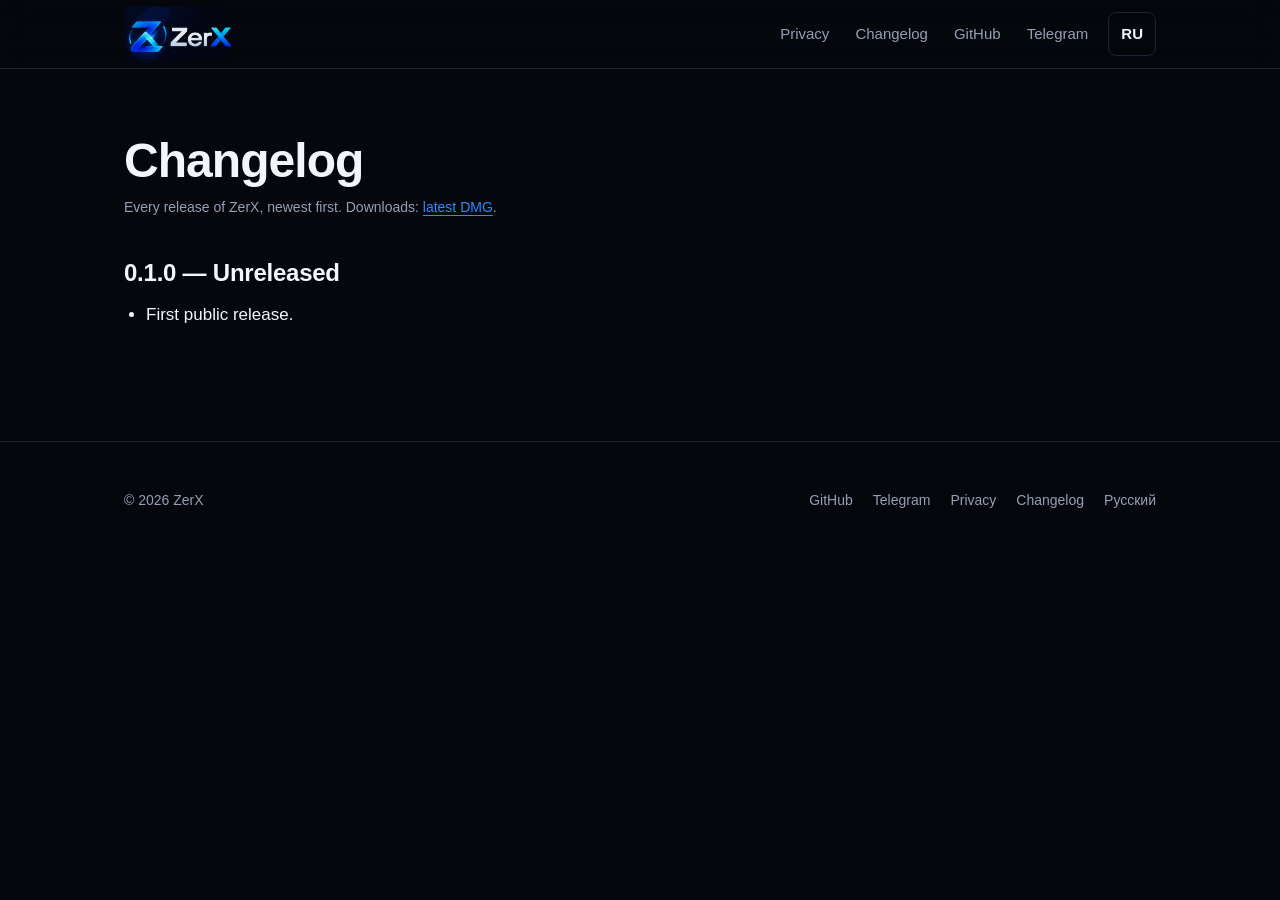
==== changelog/index.html @ 390e7503 "site: v1 skeleton per docs/TZ-site.md EN and RU home and privacy pages, changelog, download redirect" ====
<!DOCTYPE html>
<html lang="en">
<head>
<meta charset="utf-8">
<meta name="viewport" content="width=device-width, initial-scale=1">
<meta http-equiv="Content-Security-Policy" content="default-src 'self'; img-src 'self' data:; style-src 'self'; script-src 'self'; object-src 'none'; base-uri 'self'; form-action 'none'">
<title>Changelog — ZerX</title>
<meta name="description" content="Release notes for ZerX, the macOS disk cleaner that finds dev caches and hidden folders and deletes them to the Trash.">
<link rel="canonical" href="https://zerxapp.com/changelog/">
<meta property="og:type" content="website">
<meta property="og:site_name" content="ZerX">
<meta property="og:title" content="Changelog — ZerX">
<meta property="og:description" content="Release notes for ZerX, the macOS disk cleaner that finds dev caches and hidden folders and deletes them to the Trash.">
<meta property="og:url" content="https://zerxapp.com/changelog/">
<meta property="og:image" content="https://zerxapp.com/assets/og.png">
<meta property="og:image:width" content="1200">
<meta property="og:image:height" content="630">
<meta property="og:locale" content="en_US">
<meta name="twitter:card" content="summary_large_image">
<meta name="twitter:title" content="Changelog — ZerX">
<meta name="twitter:description" content="Release notes for ZerX, the macOS disk cleaner for developers.">
<meta name="twitter:image" content="https://zerxapp.com/assets/og.png">
<meta name="theme-color" content="#05070D">
<meta name="color-scheme" content="dark">
<link rel="icon" href="/favicon.ico" sizes="32x32">
<link rel="icon" type="image/png" sizes="32x32" href="/favicon-32.png">
<link rel="icon" type="image/png" sizes="16x16" href="/favicon-16.png">
<link rel="apple-touch-icon" href="/apple-touch-icon.png">
<link rel="stylesheet" href="/assets/style.css">
</head>
<body>
<a class="skip" href="#main">Skip to content</a>

<header class="site-header">
  <div class="container nav-wrap">
    <a class="brand" href="/" aria-label="ZerX home"><img src="/assets/logo.png" width="111" height="56" alt="ZerX"></a>
    <nav class="site-nav" aria-label="Site">
      <ul>
        <li><a href="/privacy/">Privacy</a></li>
        <li><a href="/changelog/" aria-current="page">Changelog</a></li>
        <li><a href="https://github.com/VPNsafe/zerx">GitHub</a></li>
        <li><a href="https://t.me/ZerXapp">Telegram</a></li>
        <li><a class="lang" href="/ru/" hreflang="ru" lang="ru">RU</a></li>
      </ul>
    </nav>
  </div>
</header>

<main id="main" class="page">
  <div class="container">
    <article class="prose">
      <h1>Changelog</h1>
      <p class="caption meta">Every release of ZerX, newest first. Downloads: <a href="/download/">latest DMG</a>.</p>

      <!-- deploy-agent: new versions go above this line as <h2>X.Y.Z — Month D, YYYY</h2> + <ul>. Keep the format. -->
      <h2>0.1.0 — Unreleased</h2>
      <ul>
        <li>First public release.</li>
      </ul>
    </article>
  </div>
</main>

<footer class="site-footer">
  <div class="container footer-wrap">
    <p>© 2026 ZerX</p>
    <nav aria-label="Footer">
      <ul>
        <li><a href="https://github.com/VPNsafe/zerx">GitHub</a></li>
        <li><a href="https://t.me/ZerXapp">Telegram</a></li>
        <li><a href="/privacy/">Privacy</a></li>
        <li><a href="/changelog/">Changelog</a></li>
        <li><a href="/ru/" hreflang="ru" lang="ru">Русский</a></li>
      </ul>
    </nav>
  </div>
</footer>
</body>
</html>
---- assets/style.css ----
/* ZerX website. Single stylesheet, no build step. Palette and sizes: docs/TZ-site.md §6. */

:root {
  --bg: #05070D;
  --surface: #0C111B;
  --border: #1B2433;
  --text: #F3F6FB;
  --muted: #94A0B4;
  --accent: #2B8CFF;
  --accent-2: #19D3FF;
  --gradient: linear-gradient(135deg, #2B8CFF 0%, #19D3FF 100%);
  --glow: 0 0 40px rgba(43, 140, 255, .35);
  --radius: 14px;
  --font: -apple-system, BlinkMacSystemFont, "SF Pro Text", "Segoe UI", Roboto, Helvetica, Arial, sans-serif;
  --mono: "SF Mono", Menlo, Consolas, monospace;
  --container: 1080px;
  --section: 96px;
  color-scheme: dark;
}

*, *::before, *::after { box-sizing: border-box; }

html {
  background: var(--bg);
  overflow-x: clip;
  -webkit-text-size-adjust: 100%;
  scroll-behavior: smooth;
}

body {
  margin: 0;
  background: var(--bg);
  color: var(--text);
  font: 400 17px/28px var(--font);
}

[hidden] { display: none !important; }

img { max-width: 100%; height: auto; display: block; }

a { color: var(--accent); text-decoration-thickness: 1px; text-underline-offset: 3px; }
a:hover { color: var(--accent-2); }

:focus-visible { outline: 2px solid var(--accent-2); outline-offset: 3px; }
:focus:not(:focus-visible) { outline: none; }

h1, h2, h3 { margin: 0; font-weight: 700; letter-spacing: -0.01em; text-wrap: balance; }
h1 { font-size: 48px; line-height: 56px; letter-spacing: -0.02em; }
h2 { font-size: 30px; line-height: 38px; }
h3 { font-size: 20px; line-height: 28px; font-weight: 600; }
p { margin: 0 0 16px; }
code { font-family: var(--mono); font-size: .94em; }
p code, li code, h2 code { background: var(--surface); border: 1px solid var(--border); border-radius: 6px; padding: 1px 6px; }

.container { max-width: var(--container); margin: 0 auto; padding: 0 24px; }
.muted { color: var(--muted); }
.caption { font-size: 14px; line-height: 20px; color: var(--muted); }
.grad {
  background: var(--gradient);
  -webkit-background-clip: text;
  background-clip: text;
  color: transparent;
}

/* Skip link and visually hidden helper */
.skip {
  position: absolute; left: 16px; top: -100px; z-index: 100;
  padding: 10px 16px; border-radius: 8px;
  background: var(--text); color: var(--bg); font-weight: 600; text-decoration: none;
}
.skip:focus { top: 16px; }
.vh {
  position: absolute; width: 1px; height: 1px; margin: -1px; padding: 0; border: 0;
  overflow: hidden; clip: rect(0 0 0 0); clip-path: inset(50%); white-space: nowrap;
}

/* Header */
.site-header {
  position: sticky; top: 0; z-index: 10;
  border-bottom: 1px solid var(--border);
  background: rgba(5, 7, 13, .86);
  -webkit-backdrop-filter: blur(14px);
  backdrop-filter: blur(14px);
}
.nav-wrap {
  display: flex; align-items: center; justify-content: space-between; gap: 8px 16px; flex-wrap: wrap;
  min-height: 68px; padding-top: 6px; padding-bottom: 6px;
}
.brand { display: inline-flex; align-items: center; min-height: 44px; }
.brand img { width: 111px; height: 56px; }
.site-nav ul { list-style: none; margin: 0; padding: 0; display: flex; flex-wrap: wrap; gap: 0 2px; }
.site-nav a {
  display: inline-flex; align-items: center; min-height: 44px; padding: 0 12px;
  border-radius: 8px; color: var(--muted); font-size: 15px; text-decoration: none;
}
.site-nav a:hover { color: var(--text); }
.site-nav .lang { margin-left: 6px; border: 1px solid var(--border); color: var(--text); font-weight: 600; }
.site-nav .lang:hover { border-color: var(--accent); }

/* Buttons */
.btn {
  display: inline-flex; align-items: center; justify-content: center; gap: 8px;
  min-height: 48px; padding: 0 24px; border-radius: var(--radius); border: 1px solid transparent;
  font: 600 17px/24px var(--font); text-decoration: none; white-space: nowrap;
  transition: box-shadow .2s ease, transform .2s ease, border-color .2s ease;
}
.btn-primary { background: var(--gradient); color: #fff; }
.btn-primary:hover { color: #fff; box-shadow: var(--glow); transform: translateY(-1px); }
.btn-secondary { background: var(--surface); border-color: var(--border); color: var(--text); }
.btn-secondary:hover { color: var(--text); border-color: var(--accent); }

/* Code block with optional Copy button (button appears only when JS is running) */
.code {
  display: flex; align-items: stretch; min-width: 0; max-width: 100%;
  background: var(--surface); border: 1px solid var(--border); border-radius: var(--radius); overflow: hidden;
}
.code pre {
  flex: 1 1 auto; min-width: 0; margin: 0; padding: 11px 16px;
  overflow-x: auto; white-space: pre; font: 15px/24px var(--mono);
}
.code code { font: inherit; }
.copy { display: none; }
.js .copy {
  display: inline-flex; align-items: center; flex: 0 0 auto; min-width: 44px; padding: 0 14px;
  border: 0; border-left: 1px solid var(--border); background: transparent;
  color: var(--muted); font: 600 14px/20px var(--font); cursor: pointer;
}
.copy:hover { color: var(--text); background: rgba(43, 140, 255, .12); }
.copy.is-done { color: var(--accent-2); }

/* Hero */
.hero { position: relative; overflow: hidden; padding: 72px 0 64px; }
.hero-grid { display: grid; grid-template-columns: minmax(0, 1fr); gap: 40px; align-items: center; }
.hero-copy { min-width: 0; }
.hero h1 { margin-bottom: 20px; }
.hero .sub { font-size: 19px; line-height: 30px; color: var(--muted); max-width: 580px; margin-bottom: 32px; }
.hero-cta { display: flex; flex-wrap: wrap; gap: 12px; align-items: center; }
.hero-cta .code { flex: 0 1 auto; }
.hero-note { margin: 18px 0 0; }
.hero-art { position: relative; display: flex; justify-content: center; order: -1; }
.hero-art::before {
  content: ""; position: absolute; left: 50%; top: 50%; width: 460px; height: 460px;
  transform: translate(-50%, -50%);
  background: radial-gradient(circle, rgba(43, 140, 255, .38) 0%, rgba(25, 211, 255, .12) 42%, rgba(5, 7, 13, 0) 70%);
  pointer-events: none;
  animation: pulse 7s ease-in-out infinite;
}
.hero-art img {
  position: relative; width: 160px; height: 160px;
  filter: drop-shadow(0 0 40px rgba(43, 140, 255, .45));
}
@keyframes pulse {
  0%, 100% { opacity: .75; transform: translate(-50%, -50%) scale(1); }
  50% { opacity: 1; transform: translate(-50%, -50%) scale(1.08); }
}
#screenshot { margin: 56px 0 0; }
#screenshot img { border: 1px solid var(--border); border-radius: var(--radius); box-shadow: var(--glow); }
#screenshot figcaption { margin-top: 12px; }

/* Sections */
.section { padding: var(--section) 0; border-top: 1px solid var(--border); }
.section > .container > h2 { margin-bottom: 40px; max-width: 760px; }

.cards, .steps, .layers { list-style: none; margin: 0; padding: 0; display: grid; gap: 20px; grid-template-columns: minmax(0, 1fr); }
.cards > li, .steps > li, .layers > li { min-width: 0; }

.card { background: var(--surface); border: 1px solid var(--border); border-radius: var(--radius); padding: 28px; }
.card svg { display: block; width: 28px; height: 28px; margin-bottom: 18px; color: var(--accent-2); }
.card h3 { margin-bottom: 8px; }
.card p { margin: 0; color: var(--muted); }

.steps { counter-reset: step; gap: 28px 24px; }
.steps > li { counter-increment: step; }
.steps > li::before {
  content: counter(step);
  display: inline-flex; align-items: center; justify-content: center;
  width: 40px; height: 40px; border-radius: 50%;
  background: var(--gradient); color: var(--bg); font-weight: 700; font-size: 18px;
}
.steps h3 { margin: 14px 0 8px; }
.steps p { margin: 0; color: var(--muted); }

.layers > li { position: relative; padding-left: 22px; }
.layers > li::before {
  content: ""; position: absolute; left: 0; top: 4px; bottom: 4px; width: 3px; border-radius: 2px;
  background: var(--gradient);
}
.layers h3 { margin-bottom: 8px; }
.layers p { margin: 0; color: var(--muted); }

.install-grid { display: grid; grid-template-columns: minmax(0, 1fr); gap: 32px; align-items: start; }
.install-grid p { max-width: 620px; }
.install-grid .code { max-width: 520px; }
.install-grid .more { margin-top: 20px; }

/* FAQ */
.faq { border-top: 1px solid var(--border); max-width: 820px; }
.faq details { border-bottom: 1px solid var(--border); }
.faq summary {
  display: flex; justify-content: space-between; align-items: center; gap: 16px;
  min-height: 44px; padding: 18px 0; cursor: pointer; list-style: none;
  font-weight: 600; font-size: 18px; line-height: 28px;
}
.faq summary::-webkit-details-marker { display: none; }
.faq summary::after {
  content: "+"; flex: 0 0 auto; display: inline-flex; align-items: center; justify-content: center;
  width: 28px; height: 28px; border-radius: 50%; border: 1px solid var(--border);
  color: var(--muted); font-weight: 400; font-size: 20px; line-height: 1;
  transition: transform .2s ease;
}
.faq details[open] summary::after { transform: rotate(45deg); }
.faq details p { margin: 0 0 22px; color: var(--muted); max-width: 720px; }

/* Text pages: privacy, changelog */
.page { padding: 64px 0 var(--section); }
.prose { max-width: 720px; }
.prose h1 { margin-bottom: 8px; }
.prose .meta { margin-bottom: 40px; }
.prose h2 { font-size: 24px; line-height: 32px; margin: 40px 0 12px; }
.prose ul { padding-left: 22px; margin: 0 0 16px; }
.prose li { margin-bottom: 6px; }

/* Centered pages: 404, download */
.center { padding: 120px 0; text-align: center; }
.center h1 { margin-bottom: 16px; }
.center p { color: var(--muted); max-width: 520px; margin: 0 auto 16px; }
.center .actions { display: flex; flex-wrap: wrap; justify-content: center; gap: 12px; margin-top: 28px; }

/* Footer */
.site-footer { border-top: 1px solid var(--border); padding: 36px 0; color: var(--muted); font-size: 14px; line-height: 20px; }
.footer-wrap { display: flex; flex-wrap: wrap; justify-content: space-between; align-items: center; gap: 12px 24px; }
.site-footer p { margin: 0; }
.site-footer ul { list-style: none; margin: 0 -8px; padding: 0; display: flex; flex-wrap: wrap; gap: 0 4px; }
.site-footer a { display: inline-flex; align-items: center; min-height: 44px; padding: 0 8px; color: var(--muted); text-decoration: none; }
.site-footer a:hover { color: var(--text); }

/* Responsive */
@media (max-width: 767px) {
  :root { --section: 56px; }
  h1 { font-size: 34px; line-height: 40px; }
  h2 { font-size: 26px; line-height: 34px; }
  .hero { padding: 40px 0 48px; }
  .hero .sub { font-size: 17px; line-height: 28px; }
  .hero-cta .btn, .hero-cta .code { width: 100%; }
  .hero-art::before { width: 340px; height: 340px; }
}
@media (max-width: 599px) {
  .site-nav { width: 100%; }
  .site-nav ul { margin-left: -12px; }
}
@media (min-width: 768px) {
  .hero { padding: var(--section) 0 80px; }
  .hero-grid { grid-template-columns: minmax(0, 1.25fr) minmax(0, 1fr); gap: 48px; }
  .hero-art { order: 0; }
  .hero-art img { width: 320px; height: 320px; }
  .cards { grid-template-columns: repeat(2, minmax(0, 1fr)); }
  .steps { grid-template-columns: repeat(2, minmax(0, 1fr)); }
  .layers { grid-template-columns: repeat(3, minmax(0, 1fr)); gap: 32px; }
  .install-grid { grid-template-columns: minmax(0, 1.2fr) minmax(0, 1fr); gap: 48px; }
}
@media (min-width: 1080px) {
  .steps { grid-template-columns: repeat(4, minmax(0, 1fr)); }
}
@media (prefers-reduced-motion: reduce) {
  html { scroll-behavior: auto; }
  .hero-art::before { animation: none; }
  .btn, .faq summary::after, .copy { transition: none; }
  .btn-primary:hover { transform: none; }
}
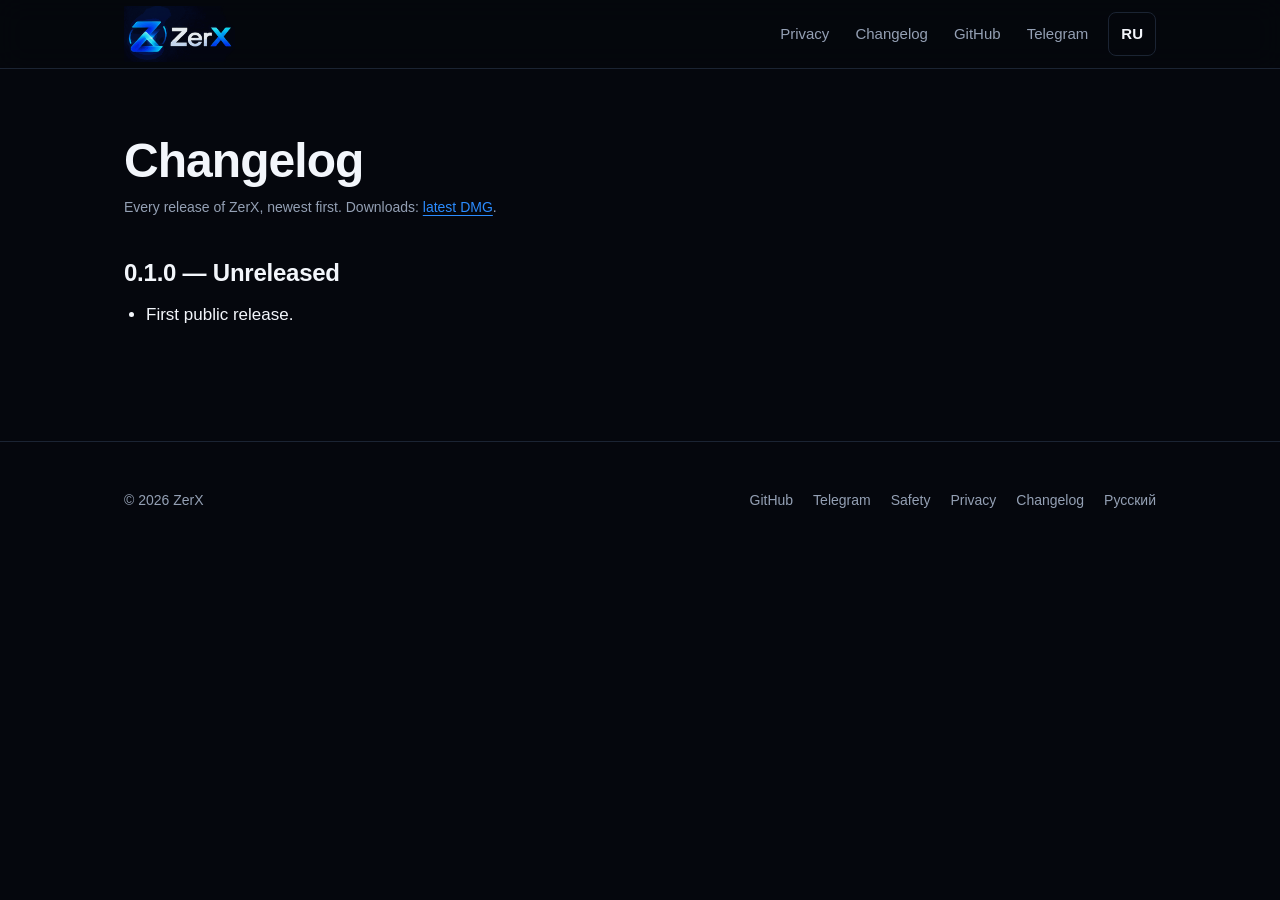
==== commit 870c1f55: "site: closed-source links, Safety page, FAQ and privacy per TZ-site 1.2 All GitHub links point at VP" ====
--- a/changelog/index.html
+++ b/changelog/index.html
@@ -38,7 +38,7 @@
       <ul>
         <li><a href="/privacy/">Privacy</a></li>
         <li><a href="/changelog/" aria-current="page">Changelog</a></li>
-        <li><a href="https://github.com/VPNsafe/zerx">GitHub</a></li>
+        <li><a href="https://github.com/VPNsafe/zerx-releases">GitHub</a></li>
         <li><a href="https://t.me/ZerXapp">Telegram</a></li>
         <li><a class="lang" href="/ru/" hreflang="ru" lang="ru">RU</a></li>
       </ul>
@@ -66,8 +66,9 @@
     <p>© 2026 ZerX</p>
     <nav aria-label="Footer">
       <ul>
-        <li><a href="https://github.com/VPNsafe/zerx">GitHub</a></li>
+        <li><a href="https://github.com/VPNsafe/zerx-releases">GitHub</a></li>
         <li><a href="https://t.me/ZerXapp">Telegram</a></li>
+        <li><a href="/safety/">Safety</a></li>
         <li><a href="/privacy/">Privacy</a></li>
         <li><a href="/changelog/">Changelog</a></li>
         <li><a href="/ru/" hreflang="ru" lang="ru">Русский</a></li>
--- a/assets/style.css
+++ b/assets/style.css
@@ -104,8 +104,8 @@
   font: 600 17px/24px var(--font); text-decoration: none; white-space: nowrap;
   transition: box-shadow .2s ease, transform .2s ease, border-color .2s ease;
 }
-.btn-primary { background: var(--gradient); color: #fff; }
-.btn-primary:hover { color: #fff; box-shadow: var(--glow); transform: translateY(-1px); }
+.btn-primary { background: var(--gradient); color: var(--bg); }
+.btn-primary:hover { color: var(--bg); box-shadow: var(--glow); transform: translateY(-1px); }
 .btn-secondary { background: var(--surface); border-color: var(--border); color: var(--text); }
 .btn-secondary:hover { color: var(--text); border-color: var(--accent); }
 
@@ -224,7 +224,7 @@
 .center { padding: 120px 0; text-align: center; }
 .center h1 { margin-bottom: 16px; }
 .center p { color: var(--muted); max-width: 520px; margin: 0 auto 16px; }
-.center .actions { display: flex; flex-wrap: wrap; justify-content: center; gap: 12px; margin-top: 28px; }
+.center .actions { display: flex; flex-wrap: wrap; justify-content: center; gap: 12px; margin: 28px 0; }
 
 /* Footer */
 .site-footer { border-top: 1px solid var(--border); padding: 36px 0; color: var(--muted); font-size: 14px; line-height: 20px; }
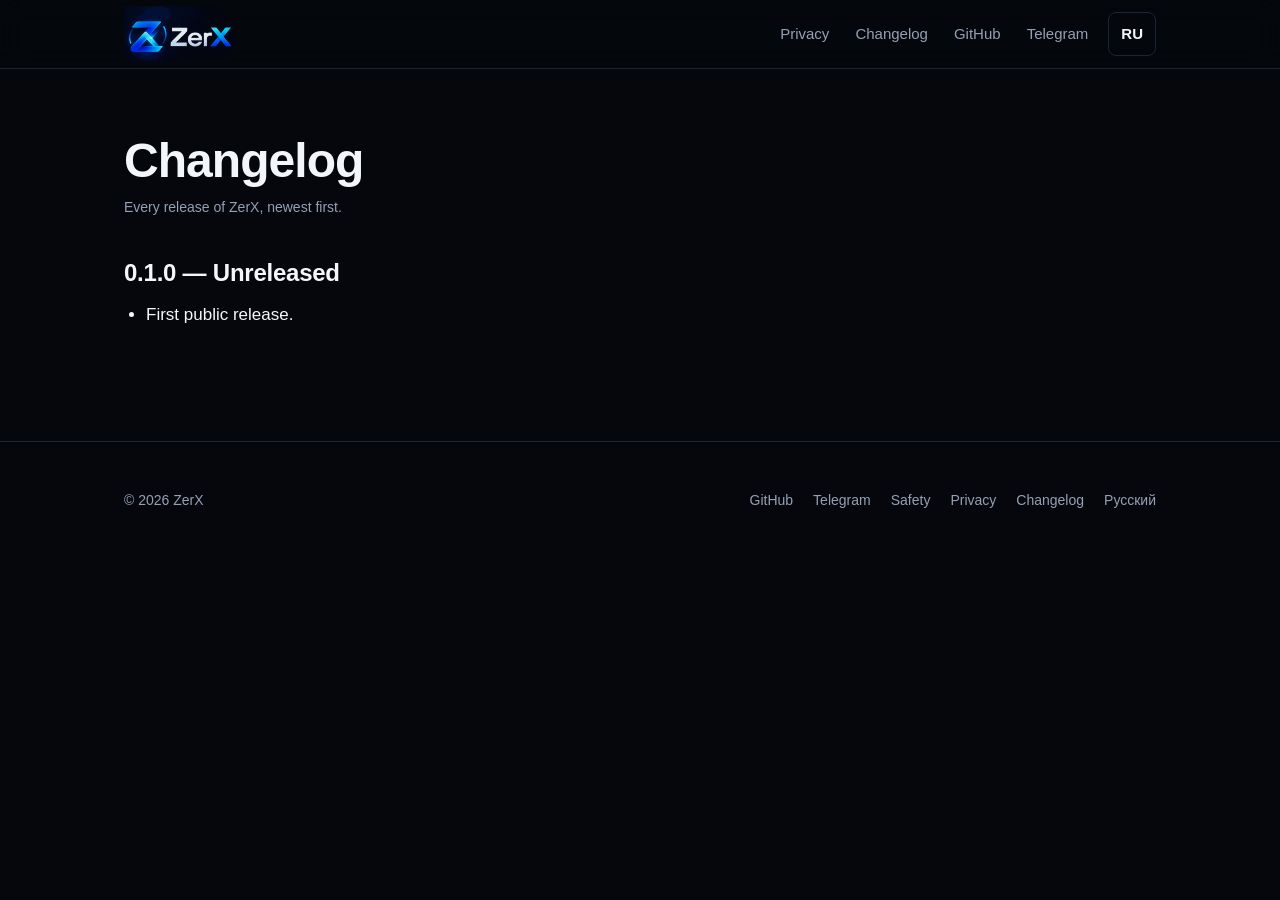
==== commit aa5032a7: "site: App Store first, pre-launch (TZ-site 1.3) Hero points at the Telegram channel with "Coming to " ====
--- a/changelog/index.html
+++ b/changelog/index.html
@@ -50,7 +50,7 @@
   <div class="container">
     <article class="prose">
       <h1>Changelog</h1>
-      <p class="caption meta">Every release of ZerX, newest first. Downloads: <a href="/download/">latest DMG</a>.</p>
+      <p class="caption meta">Every release of ZerX, newest first.</p>
 
       <!-- deploy-agent: new versions go above this line as <h2>X.Y.Z — Month D, YYYY</h2> + <ul>. Keep the format. -->
       <h2>0.1.0 — Unreleased</h2>
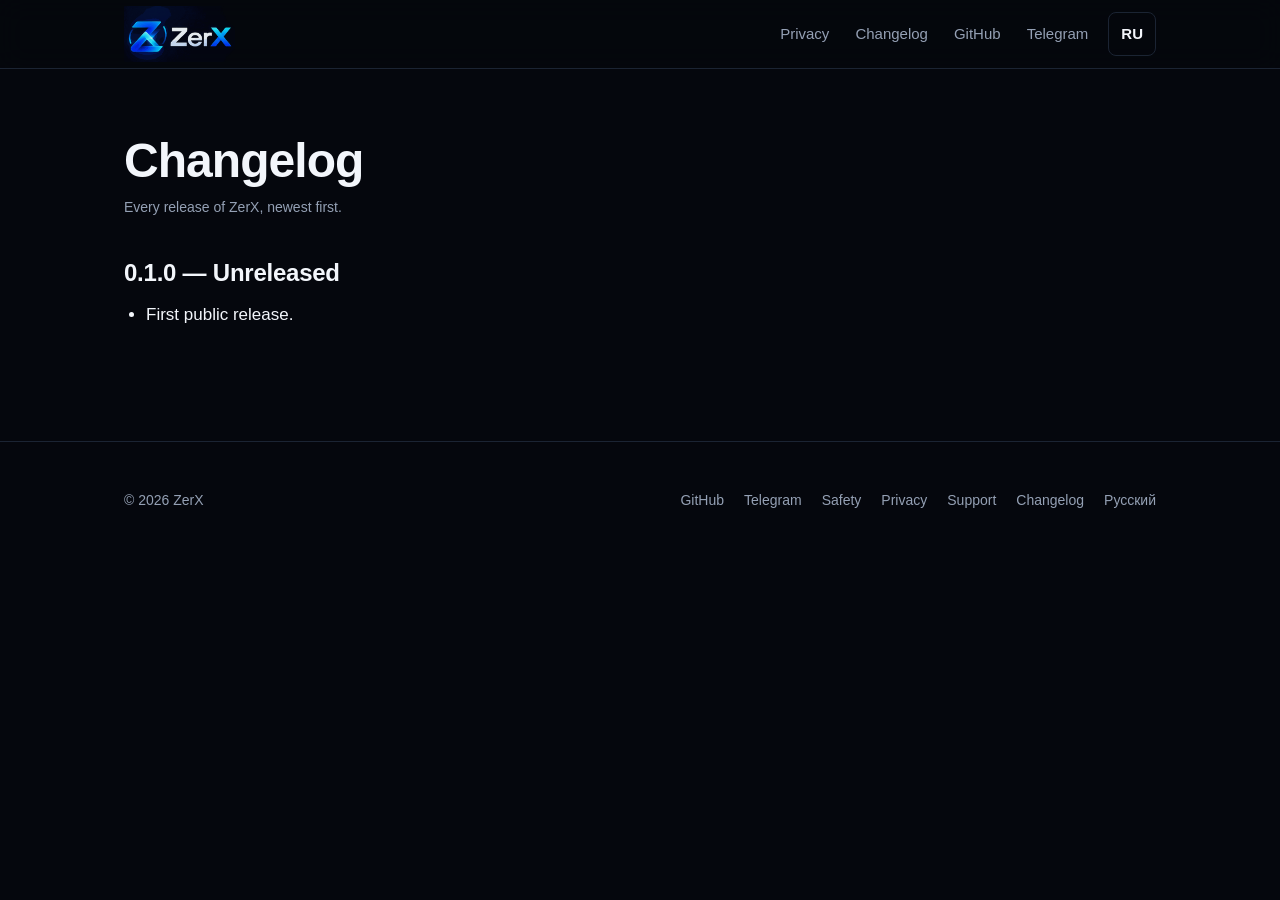
==== commit 3b07fbe2: "site: clarify privacy and deletion behavior, add support pages" ====
--- a/changelog/index.html
+++ b/changelog/index.html
@@ -70,6 +70,7 @@
         <li><a href="https://t.me/ZerXapp">Telegram</a></li>
         <li><a href="/safety/">Safety</a></li>
         <li><a href="/privacy/">Privacy</a></li>
+        <li><a href="/support/">Support</a></li>
         <li><a href="/changelog/">Changelog</a></li>
         <li><a href="/ru/" hreflang="ru" lang="ru">Русский</a></li>
       </ul>
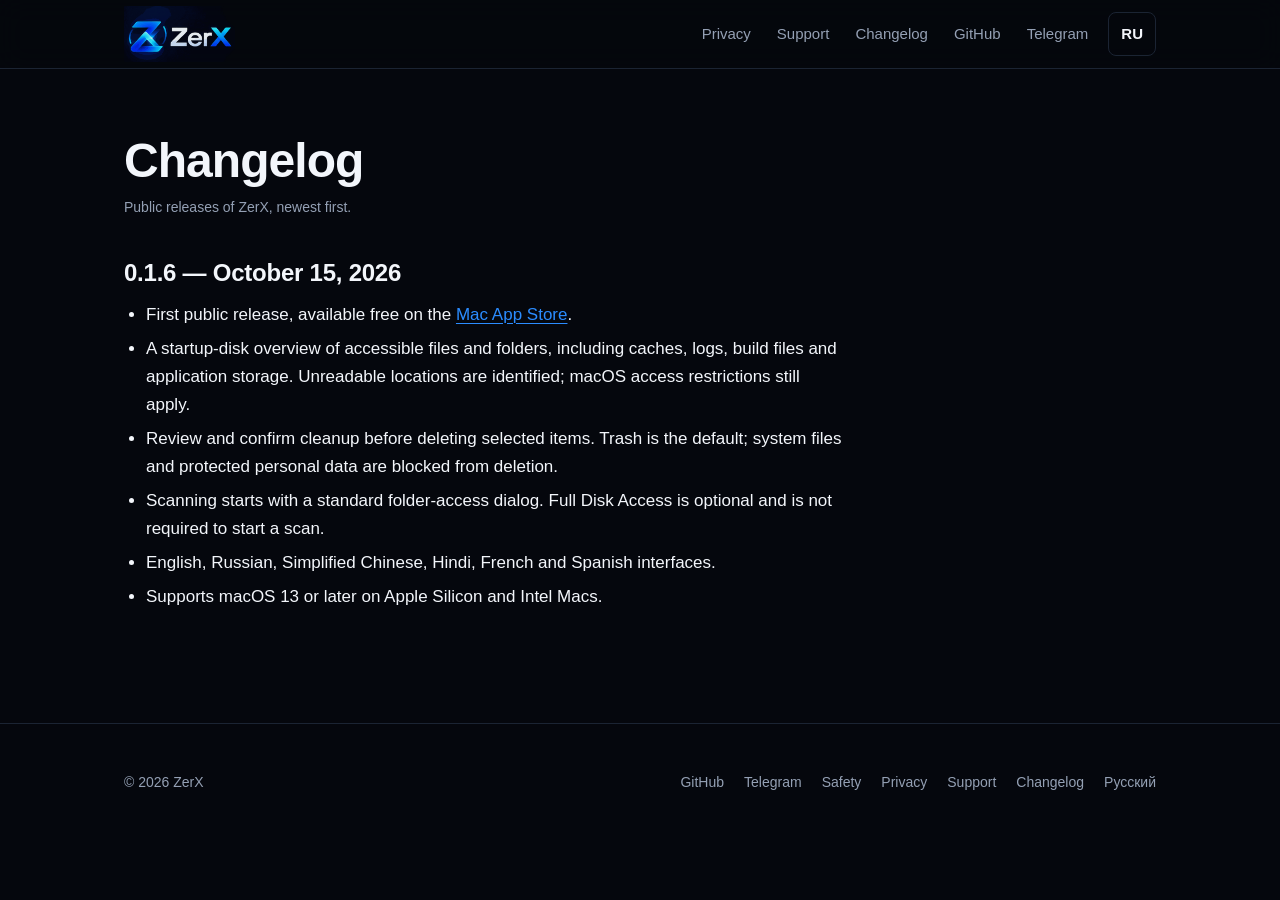
==== commit ce19c4fc: "site: reflect public App Store release and access limits" ====
--- a/changelog/index.html
+++ b/changelog/index.html
@@ -5,21 +5,21 @@
 <meta name="viewport" content="width=device-width, initial-scale=1">
 <meta http-equiv="Content-Security-Policy" content="default-src 'self'; img-src 'self' data:; style-src 'self'; script-src 'self'; object-src 'none'; base-uri 'self'; form-action 'none'">
 <title>Changelog — ZerX</title>
-<meta name="description" content="Release notes for ZerX, the macOS disk cleaner that finds dev caches and hidden folders and deletes them to the Trash.">
+<meta name="description" content="Release notes for ZerX, the Mac disk analyzer and cleaner.">
 <link rel="canonical" href="https://zerxapp.com/changelog/">
 <meta property="og:type" content="website">
 <meta property="og:site_name" content="ZerX">
 <meta property="og:title" content="Changelog — ZerX">
-<meta property="og:description" content="Release notes for ZerX, the macOS disk cleaner that finds dev caches and hidden folders and deletes them to the Trash.">
+<meta property="og:description" content="Release notes for ZerX, the Mac disk analyzer and cleaner.">
 <meta property="og:url" content="https://zerxapp.com/changelog/">
-<meta property="og:image" content="https://zerxapp.com/assets/og.png">
-<meta property="og:image:width" content="1200">
-<meta property="og:image:height" content="630">
+<meta property="og:image" content="https://zerxapp.com/assets/icon-1024.png">
+<meta property="og:image:width" content="1024">
+<meta property="og:image:height" content="1024">
 <meta property="og:locale" content="en_US">
 <meta name="twitter:card" content="summary_large_image">
 <meta name="twitter:title" content="Changelog — ZerX">
-<meta name="twitter:description" content="Release notes for ZerX, the macOS disk cleaner for developers.">
-<meta name="twitter:image" content="https://zerxapp.com/assets/og.png">
+<meta name="twitter:description" content="Release notes for ZerX, the Mac disk analyzer and cleaner.">
+<meta name="twitter:image" content="https://zerxapp.com/assets/icon-1024.png">
 <meta name="theme-color" content="#05070D">
 <meta name="color-scheme" content="dark">
 <link rel="icon" href="/favicon.ico" sizes="32x32">
@@ -37,6 +37,7 @@
     <nav class="site-nav" aria-label="Site">
       <ul>
         <li><a href="/privacy/">Privacy</a></li>
+        <li><a href="/support/">Support</a></li>
         <li><a href="/changelog/" aria-current="page">Changelog</a></li>
         <li><a href="https://github.com/VPNsafe/zerx-releases">GitHub</a></li>
         <li><a href="https://t.me/ZerXapp">Telegram</a></li>
@@ -50,12 +51,17 @@
   <div class="container">
     <article class="prose">
       <h1>Changelog</h1>
-      <p class="caption meta">Every release of ZerX, newest first.</p>
+      <p class="caption meta">Public releases of ZerX, newest first.</p>
 
       <!-- deploy-agent: new versions go above this line as <h2>X.Y.Z — Month D, YYYY</h2> + <ul>. Keep the format. -->
-      <h2>0.1.0 — Unreleased</h2>
+      <h2>0.1.6 — October 15, 2026</h2>
       <ul>
-        <li>First public release.</li>
+        <li>First public release, available free on the <a href="https://apps.apple.com/app/id6817715716">Mac App Store</a>.</li>
+        <li>A startup-disk overview of accessible files and folders, including caches, logs, build files and application storage. Unreadable locations are identified; macOS access restrictions still apply.</li>
+        <li>Review and confirm cleanup before deleting selected items. Trash is the default; system files and protected personal data are blocked from deletion.</li>
+        <li>Scanning starts with a standard folder-access dialog. Full Disk Access is optional and is not required to start a scan.</li>
+        <li>English, Russian, Simplified Chinese, Hindi, French and Spanish interfaces.</li>
+        <li>Supports macOS 13 or later on Apple Silicon and Intel Macs.</li>
       </ul>
     </article>
   </div>
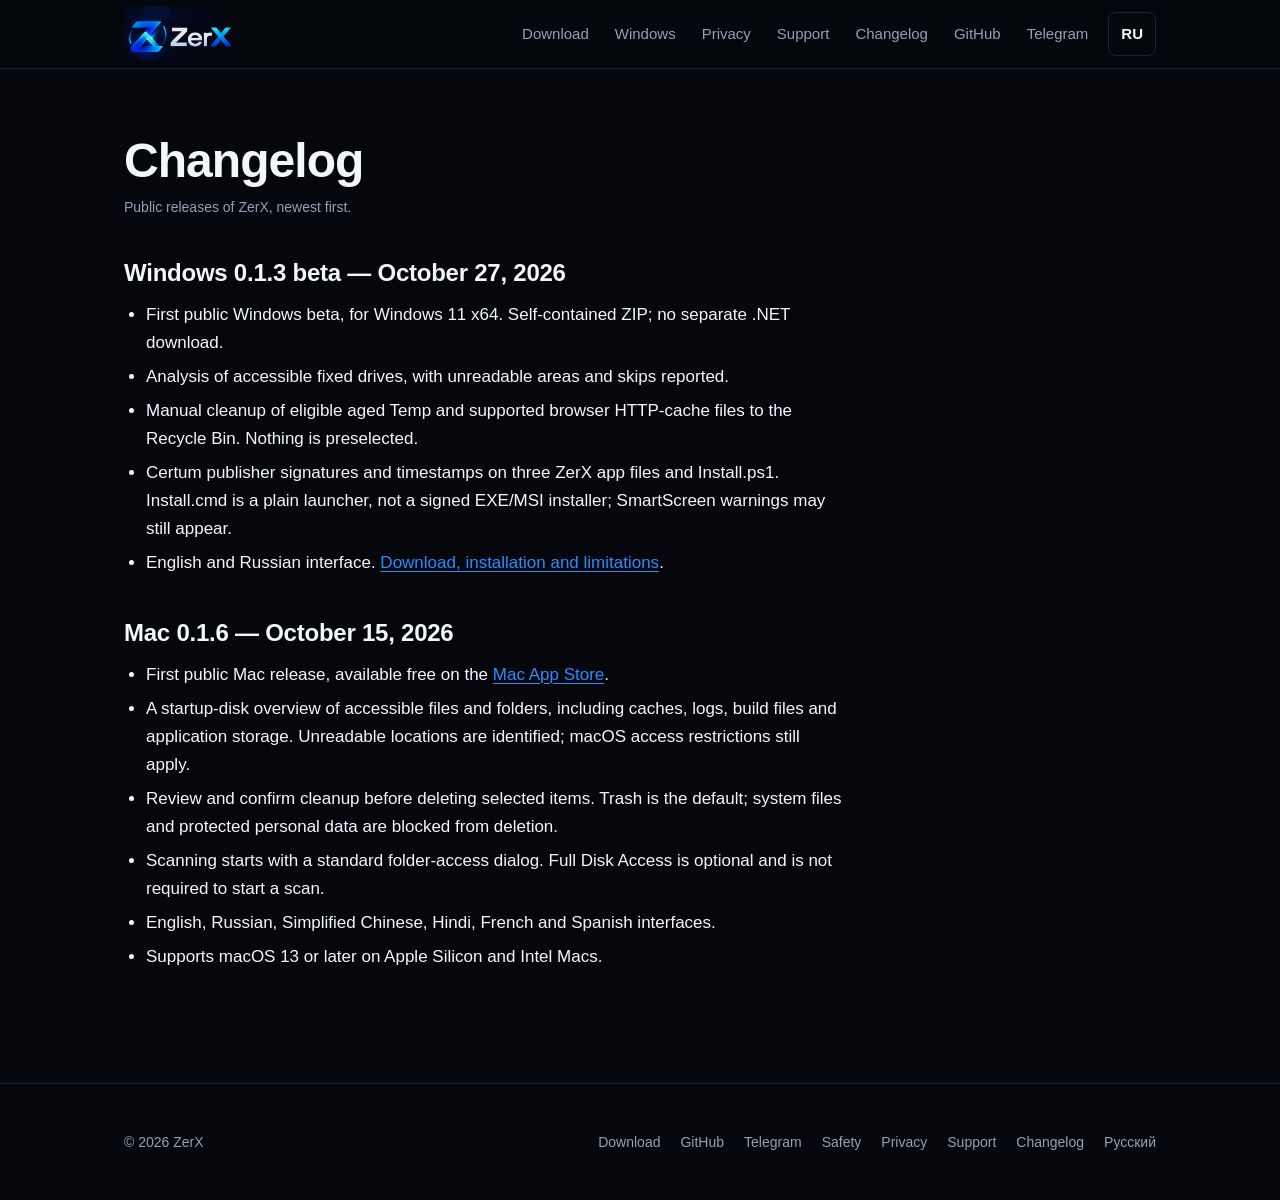
==== commit 371bb83e: "feat(site): publish signed Windows 0.1.3 beta" ====
--- a/changelog/index.html
+++ b/changelog/index.html
@@ -5,12 +5,15 @@
 <meta name="viewport" content="width=device-width, initial-scale=1">
 <meta http-equiv="Content-Security-Policy" content="default-src 'self'; img-src 'self' data:; style-src 'self'; script-src 'self'; object-src 'none'; base-uri 'self'; form-action 'none'">
 <title>Changelog — ZerX</title>
-<meta name="description" content="Release notes for ZerX, the Mac disk analyzer and cleaner.">
+<meta name="description" content="Release notes for ZerX, the Mac and Windows disk analyzer.">
 <link rel="canonical" href="https://zerxapp.com/changelog/">
+<link rel="alternate" hreflang="en" href="https://zerxapp.com/changelog/">
+<link rel="alternate" hreflang="ru" href="https://zerxapp.com/ru/changelog/">
+<link rel="alternate" hreflang="x-default" href="https://zerxapp.com/changelog/">
 <meta property="og:type" content="website">
 <meta property="og:site_name" content="ZerX">
 <meta property="og:title" content="Changelog — ZerX">
-<meta property="og:description" content="Release notes for ZerX, the Mac disk analyzer and cleaner.">
+<meta property="og:description" content="Release notes for ZerX, the Mac and Windows disk analyzer.">
 <meta property="og:url" content="https://zerxapp.com/changelog/">
 <meta property="og:image" content="https://zerxapp.com/assets/icon-1024.png">
 <meta property="og:image:width" content="1024">
@@ -18,7 +21,7 @@
 <meta property="og:locale" content="en_US">
 <meta name="twitter:card" content="summary_large_image">
 <meta name="twitter:title" content="Changelog — ZerX">
-<meta name="twitter:description" content="Release notes for ZerX, the Mac disk analyzer and cleaner.">
+<meta name="twitter:description" content="Release notes for ZerX, the Mac and Windows disk analyzer.">
 <meta name="twitter:image" content="https://zerxapp.com/assets/icon-1024.png">
 <meta name="theme-color" content="#05070D">
 <meta name="color-scheme" content="dark">
@@ -36,12 +39,14 @@
     <a class="brand" href="/" aria-label="ZerX home"><img src="/assets/logo.png" width="111" height="56" alt="ZerX"></a>
     <nav class="site-nav" aria-label="Site">
       <ul>
+        <li><a href="/download/">Download</a></li>
+        <li><a href="/windows/">Windows</a></li>
         <li><a href="/privacy/">Privacy</a></li>
         <li><a href="/support/">Support</a></li>
         <li><a href="/changelog/" aria-current="page">Changelog</a></li>
         <li><a href="https://github.com/VPNsafe/zerx-releases">GitHub</a></li>
         <li><a href="https://t.me/ZerXapp">Telegram</a></li>
-        <li><a class="lang" href="/ru/" hreflang="ru" lang="ru">RU</a></li>
+        <li><a class="lang" href="/ru/changelog/" hreflang="ru" lang="ru">RU</a></li>
       </ul>
     </nav>
   </div>
@@ -54,9 +59,10 @@
       <p class="caption meta">Public releases of ZerX, newest first.</p>
 
       <!-- deploy-agent: new versions go above this line as <h2>X.Y.Z — Month D, YYYY</h2> + <ul>. Keep the format. -->
-      <h2>0.1.6 — October 15, 2026</h2>
+      <h2>Windows 0.1.3 beta — October 27, 2026</h2><ul><li>First public Windows beta, for Windows 11 x64. Self-contained ZIP; no separate .NET download.</li><li>Analysis of accessible fixed drives, with unreadable areas and skips reported.</li><li>Manual cleanup of eligible aged Temp and supported browser HTTP-cache files to the Recycle Bin. Nothing is preselected.</li><li>Certum publisher signatures and timestamps on three ZerX app files and Install.ps1. Install.cmd is a plain launcher, not a signed EXE/MSI installer; SmartScreen warnings may still appear.</li><li>English and Russian interface. <a href="/windows/">Download, installation and limitations</a>.</li></ul>
+      <h2>Mac 0.1.6 — October 15, 2026</h2>
       <ul>
-        <li>First public release, available free on the <a href="https://apps.apple.com/app/id6817715716">Mac App Store</a>.</li>
+        <li>First public Mac release, available free on the <a href="https://apps.apple.com/app/id6817715716">Mac App Store</a>.</li>
         <li>A startup-disk overview of accessible files and folders, including caches, logs, build files and application storage. Unreadable locations are identified; macOS access restrictions still apply.</li>
         <li>Review and confirm cleanup before deleting selected items. Trash is the default; system files and protected personal data are blocked from deletion.</li>
         <li>Scanning starts with a standard folder-access dialog. Full Disk Access is optional and is not required to start a scan.</li>
@@ -72,13 +78,14 @@
     <p>© 2026 ZerX</p>
     <nav aria-label="Footer">
       <ul>
+        <li><a href="/download/">Download</a></li>
         <li><a href="https://github.com/VPNsafe/zerx-releases">GitHub</a></li>
         <li><a href="https://t.me/ZerXapp">Telegram</a></li>
         <li><a href="/safety/">Safety</a></li>
         <li><a href="/privacy/">Privacy</a></li>
         <li><a href="/support/">Support</a></li>
         <li><a href="/changelog/">Changelog</a></li>
-        <li><a href="/ru/" hreflang="ru" lang="ru">Русский</a></li>
+        <li><a href="/ru/changelog/" hreflang="ru" lang="ru">Русский</a></li>
       </ul>
     </nav>
   </div>
--- a/assets/style.css
+++ b/assets/style.css
@@ -101,7 +101,7 @@
 .btn {
   display: inline-flex; align-items: center; justify-content: center; gap: 8px;
   min-height: 48px; padding: 0 24px; border-radius: var(--radius); border: 1px solid transparent;
-  font: 600 17px/24px var(--font); text-decoration: none; white-space: nowrap;
+  font: 600 17px/24px var(--font); text-decoration: none; white-space: normal; text-align: center; max-width: 100%;
   transition: box-shadow .2s ease, transform .2s ease, border-color .2s ease;
 }
 .btn-primary { background: var(--gradient); color: var(--bg); }
@@ -267,3 +267,8 @@
   .btn, .faq summary::after, .copy { transition: none; }
   .btn-primary:hover { transform: none; }
 }
+
+/* Release pages: long localized links wrap; checksum scrolls within its own block. */
+.prose { overflow-wrap: anywhere; }
+.prose ol { padding-left: 24px; }
+.prose > .hero-cta { margin: 24px 0; }
